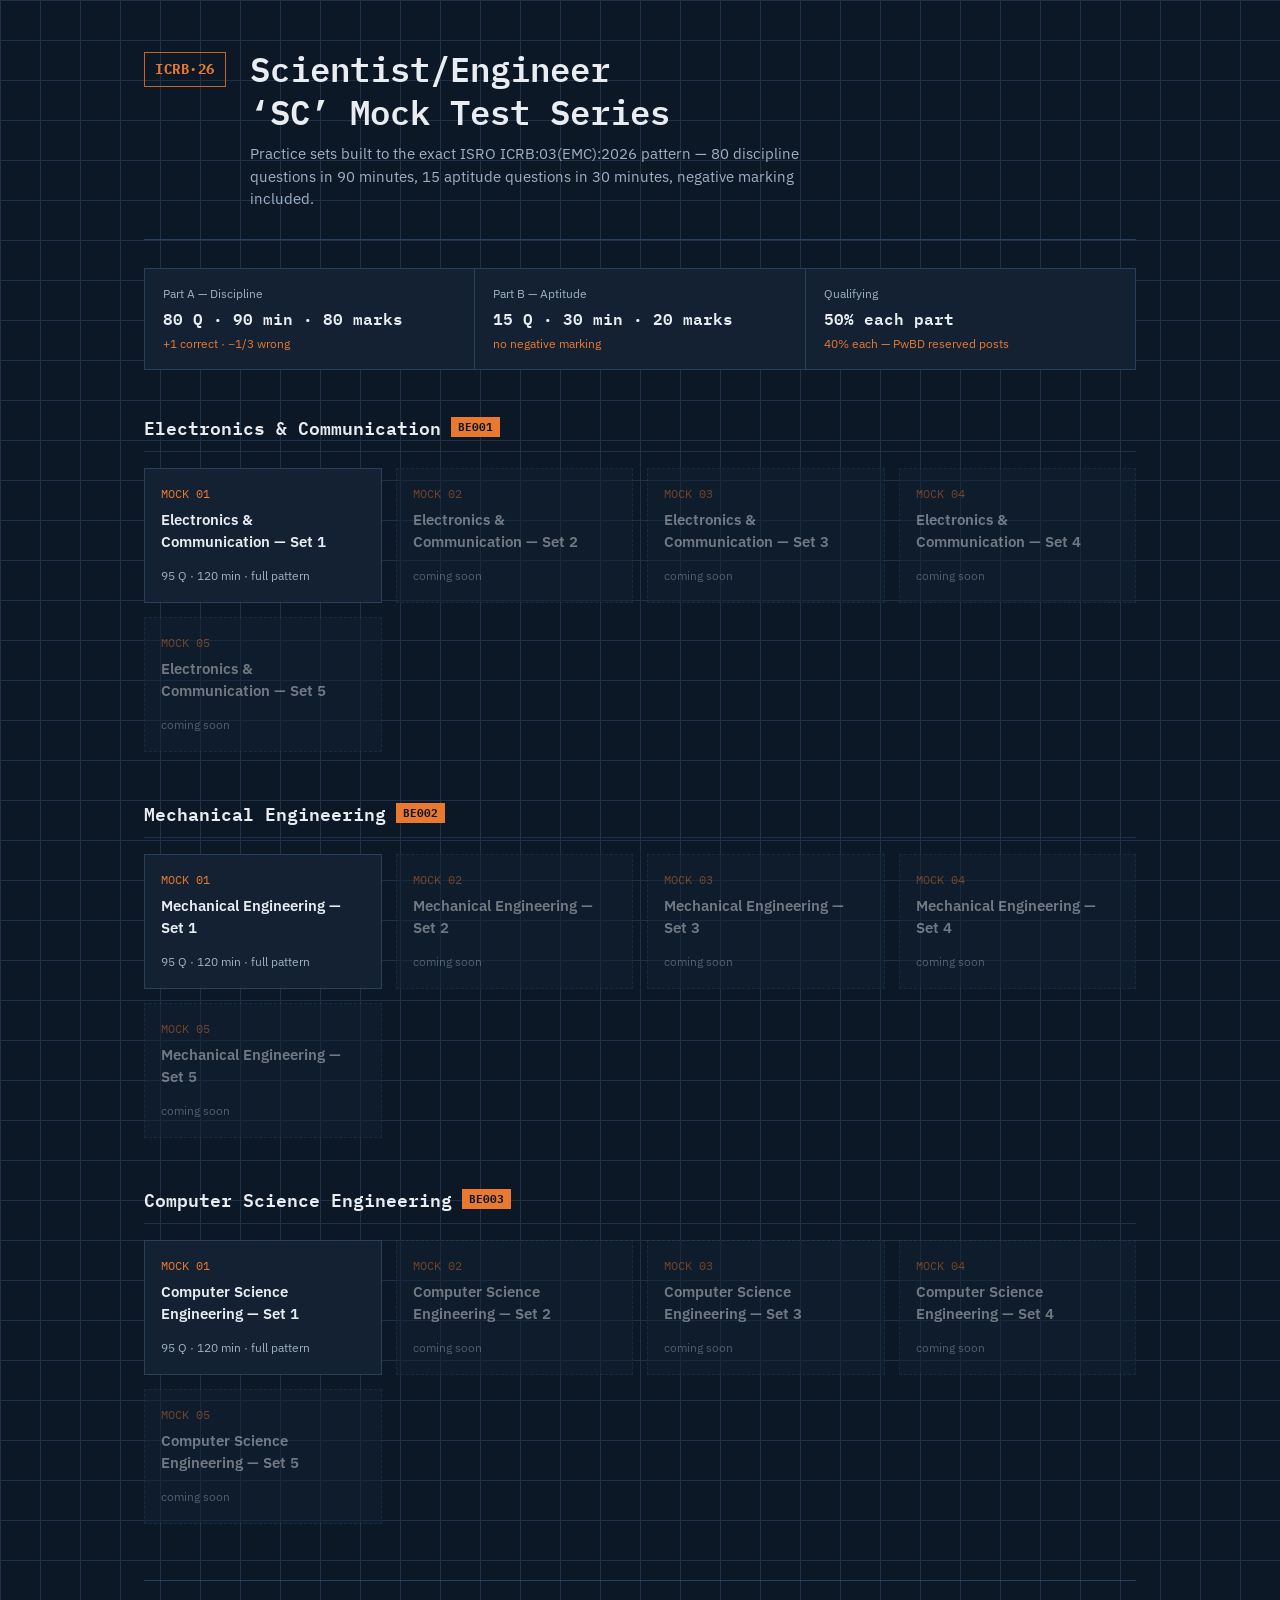
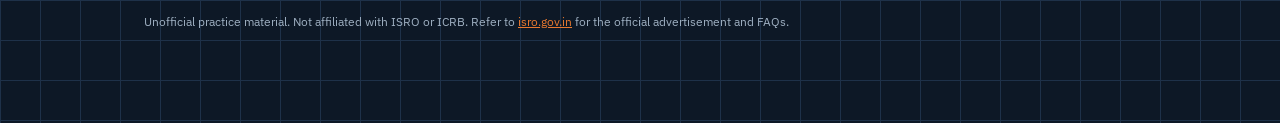
==== isro-mock-tests/index.html @ 1b4ceaee "Add ISRO mock test series" ====
<!DOCTYPE html>
<html lang="en">
<head>
<meta charset="UTF-8">
<meta name="viewport" content="width=device-width, initial-scale=1.0">
<title>ISRO Scientist/Engineer 'SC' — Mock Test Series</title>
<link rel="stylesheet" href="assets/style.css">
</head>
<body>
<div class="wrap">

  <header class="site-head">
    <div class="mark">ICRB·26</div>
    <div class="head-text">
      <h1>Scientist/Engineer &lsquo;SC&rsquo; Mock Test Series</h1>
      <p>Practice sets built to the exact ISRO ICRB:03(EMC):2026 pattern — 80 discipline questions in 90 minutes, 15 aptitude questions in 30 minutes, negative marking included.</p>
    </div>
  </header>

  <section class="pattern-strip" aria-label="Exam pattern reference">
    <div class="pattern-block">
      <span class="pattern-label">Part A — Discipline</span>
      <span class="pattern-value">80 Q · 90 min · 80 marks</span>
      <span class="pattern-sub">+1 correct · &minus;1/3 wrong</span>
    </div>
    <div class="pattern-block">
      <span class="pattern-label">Part B — Aptitude</span>
      <span class="pattern-value">15 Q · 30 min · 20 marks</span>
      <span class="pattern-sub">no negative marking</span>
    </div>
    <div class="pattern-block">
      <span class="pattern-label">Qualifying</span>
      <span class="pattern-value">50% each part</span>
      <span class="pattern-sub">40% each — PwBD reserved posts</span>
    </div>
  </section>

  <main>
    <section class="discipline" id="electronics">
      <h2>Electronics &amp; Communication <span class="post-code">BE001</span></span></h2>
      <div class="test-grid" data-discipline="electronics"></div>
    </section>

    <section class="discipline" id="mechanical">
      <h2>Mechanical Engineering <span class="post-code">BE002</span></h2>
      <div class="test-grid" data-discipline="mechanical"></div>
    </section>

    <section class="discipline" id="cs">
      <h2>Computer Science Engineering <span class="post-code">BE003</span></h2>
      <div class="test-grid" data-discipline="cs"></div>
    </section>
  </main>

  <footer class="site-foot">
    <p>Unofficial practice material. Not affiliated with ISRO or ICRB. Refer to <a href="https://www.isro.gov.in" target="_blank" rel="noopener">isro.gov.in</a> for the official advertisement and FAQs.</p>
  </footer>

</div>
<script src="assets/catalog.js"></script>
<script src="assets/home.js"></script>
</body>
</html>
---- isro-mock-tests/assets/style.css ----
/* ============================================================
   ICRB Mock Test Series — "Mission Console" visual language
   Palette: deep telemetry navy + signal amber, hairline grid
   ============================================================ */

@import url('https://fonts.googleapis.com/css2?family=IBM+Plex+Mono:wght@400;500;600;700&family=IBM+Plex+Sans:wght@400;500;600&display=swap');

:root{
  --ink-900:#0d1826;
  --ink-800:#132133;
  --ink-700:#1a2e45;
  --line:#28405c;
  --line-soft:#1e3149;
  --paper:#e9edf2;
  --paper-dim:#9fb0c2;
  --amber:#e8792f;
  --amber-dim:#c96522;
  --ok:#4fae7f;
  --bad:#d6544a;
  --font-mono:'IBM Plex Mono', ui-monospace, monospace;
  --font-sans:'IBM Plex Sans', system-ui, sans-serif;
}

*{ box-sizing:border-box; }

html{ scroll-behavior:smooth; }

body{
  margin:0;
  background:var(--ink-900);
  background-image:
    linear-gradient(var(--line-soft) 1px, transparent 1px),
    linear-gradient(90deg, var(--line-soft) 1px, transparent 1px);
  background-size:40px 40px;
  color:var(--paper);
  font-family:var(--font-sans);
  line-height:1.5;
}

a{ color:var(--amber); }

.wrap{
  max-width:1040px;
  margin:0 auto;
  padding:48px 24px 80px;
}

/* ---------- Header ---------- */
.site-head{
  display:flex;
  gap:24px;
  align-items:flex-start;
  padding-bottom:28px;
  border-bottom:1px solid var(--line);
  margin-bottom:28px;
}

.mark{
  font-family:var(--font-mono);
  font-weight:700;
  font-size:14px;
  color:var(--amber);
  border:1px solid var(--amber-dim);
  padding:6px 10px;
  letter-spacing:0.04em;
  white-space:nowrap;
  margin-top:4px;
}

.head-text h1{
  font-family:var(--font-mono);
  font-size:clamp(24px, 4vw, 34px);
  font-weight:600;
  margin:0 0 10px;
  line-height:1.25;
  max-width:22ch;
}

.head-text p{
  margin:0;
  color:var(--paper-dim);
  max-width:62ch;
  font-size:15px;
}

/* ---------- Pattern strip ---------- */
.pattern-strip{
  display:grid;
  grid-template-columns:repeat(auto-fit, minmax(200px,1fr));
  gap:1px;
  background:var(--line);
  border:1px solid var(--line);
  margin-bottom:44px;
}

.pattern-block{
  background:var(--ink-800);
  padding:16px 18px;
  display:flex;
  flex-direction:column;
  gap:4px;
}

.pattern-label{
  font-size:12px;
  color:var(--paper-dim);
}

.pattern-value{
  font-family:var(--font-mono);
  font-size:16px;
  font-weight:600;
  color:var(--paper);
}

.pattern-sub{
  font-size:12px;
  color:var(--amber);
}

/* ---------- Discipline sections ---------- */
.discipline{ margin-bottom:48px; }

.discipline h2{
  font-family:var(--font-mono);
  font-size:18px;
  font-weight:600;
  display:flex;
  align-items:center;
  gap:10px;
  margin:0 0 16px;
  padding-bottom:10px;
  border-bottom:1px solid var(--line-soft);
}

.post-code{
  font-size:11px;
  color:var(--ink-900);
  background:var(--amber);
  padding:2px 7px;
  font-weight:700;
}

.test-grid{
  display:grid;
  grid-template-columns:repeat(auto-fill, minmax(220px, 1fr));
  gap:14px;
}

.test-card{
  display:block;
  background:var(--ink-800);
  border:1px solid var(--line);
  padding:16px;
  text-decoration:none;
  color:var(--paper);
  transition:border-color .15s ease, transform .15s ease;
}

.test-card:hover{
  border-color:var(--amber);
  transform:translateY(-2px);
}

.test-card .num{
  font-family:var(--font-mono);
  font-size:12px;
  color:var(--amber);
  display:block;
  margin-bottom:6px;
}

.test-card .title{
  font-weight:600;
  font-size:15px;
  display:block;
  margin-bottom:8px;
}

.test-card .meta{
  font-size:12px;
  color:var(--paper-dim);
}

.test-card.locked{
  opacity:0.45;
  pointer-events:none;
  border-style:dashed;
}

/* ---------- Footer ---------- */
.site-foot{
  border-top:1px solid var(--line);
  margin-top:56px;
  padding-top:20px;
  font-size:12px;
  color:var(--paper-dim);
}

/* ============================================================
   Quiz runner (test.html)
   ============================================================ */

.quiz-shell{
  max-width:820px;
  margin:0 auto;
  padding:32px 20px 90px;
}

.quiz-head{
  display:flex;
  justify-content:space-between;
  align-items:center;
  gap:16px;
  border-bottom:1px solid var(--line);
  padding-bottom:16px;
  margin-bottom:24px;
  flex-wrap:wrap;
}

.quiz-head h1{
  font-family:var(--font-mono);
  font-size:18px;
  margin:0;
}

.quiz-head .back{
  font-size:12px;
  text-decoration:none;
  color:var(--paper-dim);
  border:1px solid var(--line);
  padding:6px 10px;
}

.timer{
  font-family:var(--font-mono);
  font-size:20px;
  font-weight:600;
  color:var(--paper);
  border:1px solid var(--line);
  padding:6px 14px;
  min-width:88px;
  text-align:center;
}

.timer.low{ color:var(--bad); border-color:var(--bad); }

.progress-track{
  height:3px;
  background:var(--line-soft);
  margin-bottom:28px;
  position:relative;
}
.progress-fill{
  height:100%;
  background:var(--amber);
  width:0%;
  transition:width .2s ease;
}

.part-tag{
  display:inline-block;
  font-family:var(--font-mono);
  font-size:11px;
  color:var(--amber);
  border:1px solid var(--amber-dim);
  padding:3px 8px;
  margin-bottom:14px;
}

.q-index{
  font-family:var(--font-mono);
  color:var(--paper-dim);
  font-size:13px;
  margin-bottom:6px;
}

.q-text{
  font-size:18px;
  line-height:1.5;
  margin:0 0 22px;
}

.options{
  display:flex;
  flex-direction:column;
  gap:10px;
  margin-bottom:28px;
}

.option{
  display:flex;
  align-items:flex-start;
  gap:12px;
  border:1px solid var(--line);
  padding:13px 16px;
  cursor:pointer;
  background:var(--ink-800);
}

.option:hover{ border-color:var(--paper-dim); }

.option.selected{ border-color:var(--amber); background:var(--ink-700); }

.option .tag{
  font-family:var(--font-mono);
  font-size:12px;
  color:var(--paper-dim);
  border:1px solid var(--line);
  width:22px;
  height:22px;
  flex:none;
  display:flex;
  align-items:center;
  justify-content:center;
}

.option.selected .tag{ border-color:var(--amber); color:var(--amber); }

.nav-row{
  display:flex;
  justify-content:space-between;
  gap:12px;
}

button{
  font-family:var(--font-sans);
  font-size:14px;
  font-weight:600;
  border:1px solid var(--amber);
  background:transparent;
  color:var(--amber);
  padding:11px 20px;
  cursor:pointer;
}

button:hover{ background:var(--amber); color:var(--ink-900); }

button:disabled{
  opacity:0.35;
  cursor:not-allowed;
  border-color:var(--line);
  color:var(--paper-dim);
}

button.primary{
  background:var(--amber);
  color:var(--ink-900);
}
button.primary:hover{ background:var(--amber-dim); }

.jump-grid{
  display:grid;
  grid-template-columns:repeat(auto-fill, minmax(34px,1fr));
  gap:6px;
  margin:24px 0;
}

.jump-cell{
  font-family:var(--font-mono);
  font-size:12px;
  border:1px solid var(--line);
  background:var(--ink-800);
  color:var(--paper-dim);
  padding:6px 0;
  text-align:center;
  cursor:pointer;
}
.jump-cell.answered{ border-color:var(--ok); color:var(--ok); }
.jump-cell.current{ border-color:var(--amber); color:var(--amber); }

/* ---------- Results ---------- */
.score-board{
  display:grid;
  grid-template-columns:repeat(auto-fit,minmax(150px,1fr));
  gap:1px;
  background:var(--line);
  border:1px solid var(--line);
  margin:24px 0 36px;
}
.score-cell{
  background:var(--ink-800);
  padding:18px;
}
.score-cell .big{
  font-family:var(--font-mono);
  font-size:26px;
  font-weight:700;
  display:block;
}
.score-cell .lbl{ font-size:12px; color:var(--paper-dim); }

.review-item{
  border:1px solid var(--line);
  padding:16px 18px;
  margin-bottom:12px;
}
.review-item.correct{ border-left:3px solid var(--ok); }
.review-item.incorrect{ border-left:3px solid var(--bad); }
.review-item.skipped{ border-left:3px solid var(--paper-dim); }

.review-item .rq{ font-weight:600; margin-bottom:10px; }
.review-item .ra{ font-size:13px; color:var(--paper-dim); margin-bottom:4px; }
.review-item .rex{ font-size:13px; color:var(--paper); margin-top:10px; padding-top:10px; border-top:1px dashed var(--line); }
.tick-ok{ color:var(--ok); font-weight:700; }
.tick-bad{ color:var(--bad); font-weight:700; }

@media (max-width:600px){
  .quiz-head{ flex-direction:column; align-items:flex-start; }
}
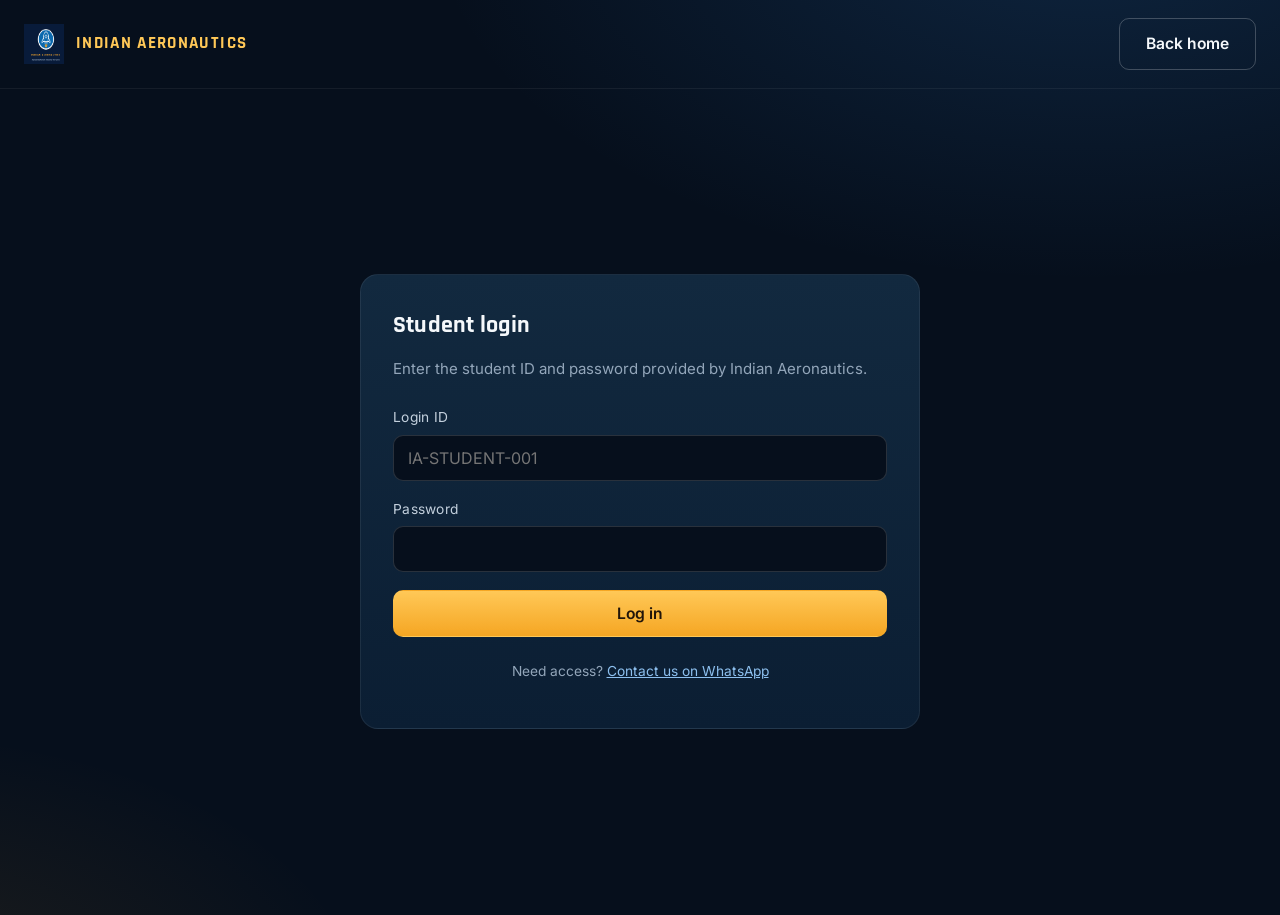
==== commit 54ed9813: "Deploy unified HAL and ISRO portal" ====
--- a/isro-mock-tests/index.html
+++ b/isro-mock-tests/index.html
@@ -1,63 +1,236 @@
-<!DOCTYPE html>
+﻿<!DOCTYPE html>
 <html lang="en">
+
 <head>
+
 <meta charset="UTF-8">
-<meta name="viewport" content="width=device-width, initial-scale=1.0">
-<title>ISRO Scientist/Engineer 'SC' — Mock Test Series</title>
-<link rel="stylesheet" href="assets/style.css">
+
+<meta
+  name="viewport"
+  content="width=device-width, initial-scale=1.0"
+>
+
+<title>
+ISRO Scientist/Engineer 'SC' — Mock Test Series
+</title>
+
+<link
+  rel="stylesheet"
+  href="assets/style.css"
+>
+
 </head>
+
+
 <body>
+
+
 <div class="wrap">
 
-  <header class="site-head">
-    <div class="mark">ICRB·26</div>
-    <div class="head-text">
-      <h1>Scientist/Engineer &lsquo;SC&rsquo; Mock Test Series</h1>
-      <p>Practice sets built to the exact ISRO ICRB:03(EMC):2026 pattern — 80 discipline questions in 90 minutes, 15 aptitude questions in 30 minutes, negative marking included.</p>
-    </div>
-  </header>
-
-  <section class="pattern-strip" aria-label="Exam pattern reference">
-    <div class="pattern-block">
-      <span class="pattern-label">Part A — Discipline</span>
-      <span class="pattern-value">80 Q · 90 min · 80 marks</span>
-      <span class="pattern-sub">+1 correct · &minus;1/3 wrong</span>
-    </div>
-    <div class="pattern-block">
-      <span class="pattern-label">Part B — Aptitude</span>
-      <span class="pattern-value">15 Q · 30 min · 20 marks</span>
-      <span class="pattern-sub">no negative marking</span>
-    </div>
-    <div class="pattern-block">
-      <span class="pattern-label">Qualifying</span>
-      <span class="pattern-value">50% each part</span>
-      <span class="pattern-sub">40% each — PwBD reserved posts</span>
-    </div>
-  </section>
-
-  <main>
-    <section class="discipline" id="electronics">
-      <h2>Electronics &amp; Communication <span class="post-code">BE001</span></span></h2>
-      <div class="test-grid" data-discipline="electronics"></div>
-    </section>
-
-    <section class="discipline" id="mechanical">
-      <h2>Mechanical Engineering <span class="post-code">BE002</span></h2>
-      <div class="test-grid" data-discipline="mechanical"></div>
-    </section>
-
-    <section class="discipline" id="cs">
-      <h2>Computer Science Engineering <span class="post-code">BE003</span></h2>
-      <div class="test-grid" data-discipline="cs"></div>
-    </section>
-  </main>
-
-  <footer class="site-foot">
-    <p>Unofficial practice material. Not affiliated with ISRO or ICRB. Refer to <a href="https://www.isro.gov.in" target="_blank" rel="noopener">isro.gov.in</a> for the official advertisement and FAQs.</p>
-  </footer>
+<header class="site-head">
+
+  <div class="mark">
+    ICRB·26
+  </div>
+
+  <div class="head-text">
+
+    <h1>
+      Scientist/Engineer ‘SC’ Mock Test Series
+    </h1>
+
+    <p>
+      Practice series for the ISRO Scientist/Engineer examination.
+    </p>
+
+  </div>
+
+</header>
+
+
+
+<section
+  class="pattern-strip"
+  aria-label="Exam pattern reference"
+>
+
+  <div class="pattern-block">
+
+    <span class="pattern-label">
+      Part A — Discipline
+    </span>
+
+    <span class="pattern-value">
+      80 Q · 90 min · 80 marks
+    </span>
+
+    <span class="pattern-sub">
+      +1 correct · −1/3 wrong
+    </span>
+
+  </div>
+
+
+  <div class="pattern-block">
+
+    <span class="pattern-label">
+      Part B — Aptitude
+    </span>
+
+    <span class="pattern-value">
+      15 Q · 30 min · 20 marks
+    </span>
+
+    <span class="pattern-sub">
+      no negative marking
+    </span>
+
+  </div>
+
+
+  <div class="pattern-block">
+
+    <span class="pattern-label">
+      Qualifying
+    </span>
+
+    <span class="pattern-value">
+      50% each part
+    </span>
+
+    <span class="pattern-sub">
+      40% each — PwBD reserved posts
+    </span>
+
+  </div>
+
+</section>
+
+
+
+<main>
+
+
+<section
+  class="discipline"
+  id="electronics"
+>
+
+  <h2>
+    Electronics &amp; Communication
+    <span class="post-code">BE001</span>
+  </h2>
+
+  <div
+    class="test-grid"
+    data-discipline="electronics"
+  ></div>
+
+</section>
+
+
+
+<section
+  class="discipline"
+  id="mechanical"
+>
+
+  <h2>
+    Mechanical Engineering
+    <span class="post-code">BE002</span>
+  </h2>
+
+  <div
+    class="test-grid"
+    data-discipline="mechanical"
+  ></div>
+
+</section>
+
+
+
+<section
+  class="discipline"
+  id="cs"
+>
+
+  <h2>
+    Computer Science Engineering
+    <span class="post-code">BE003</span>
+  </h2>
+
+  <div
+    class="test-grid"
+    data-discipline="cs"
+  ></div>
+
+</section>
+
+
+</main>
+
+
+
+<footer class="site-foot">
+
+  <p>
+    Unofficial practice material.
+    Not affiliated with ISRO or ICRB.
+  </p>
+
+</footer>
+
 
 </div>
-<script src="assets/catalog.js"></script>
-<script src="assets/home.js"></script>
+
+
+
+<script src="../js/auth.js"></script>
+
+
+<script>
+
+const session =
+  iaRequireAccess(
+    "ISRO",
+    "../login.html?return=" +
+    encodeURIComponent(
+      window.location.pathname
+    )
+  );
+
+
+if (session) {
+
+  const catalogScript =
+    document.createElement(
+      "script"
+    );
+
+  catalogScript.src =
+    "assets/catalog.js";
+
+  document.body.appendChild(
+    catalogScript
+  );
+
+
+  const homeScript =
+    document.createElement(
+      "script"
+    );
+
+  homeScript.src =
+    "assets/home.js";
+
+  document.body.appendChild(
+    homeScript
+  );
+
+}
+
+</script>
+
+
 </body>
 </html>
